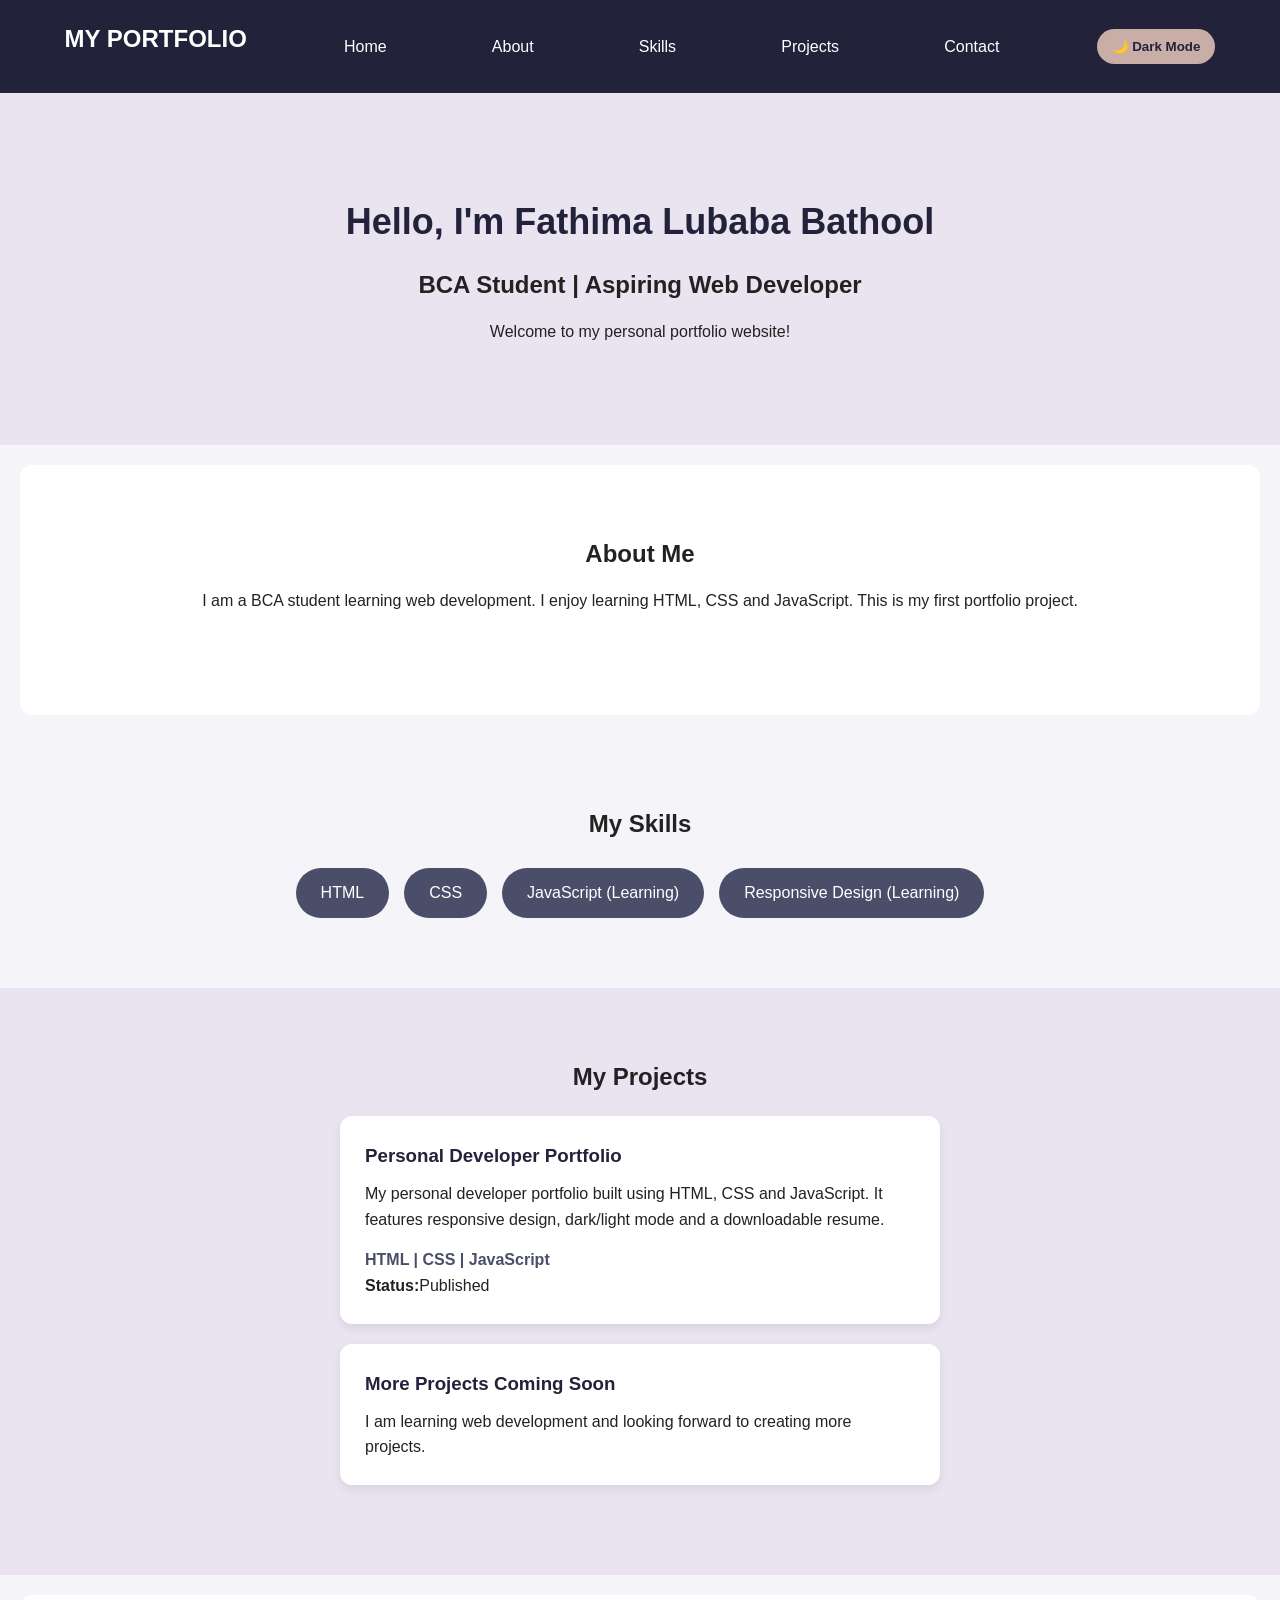
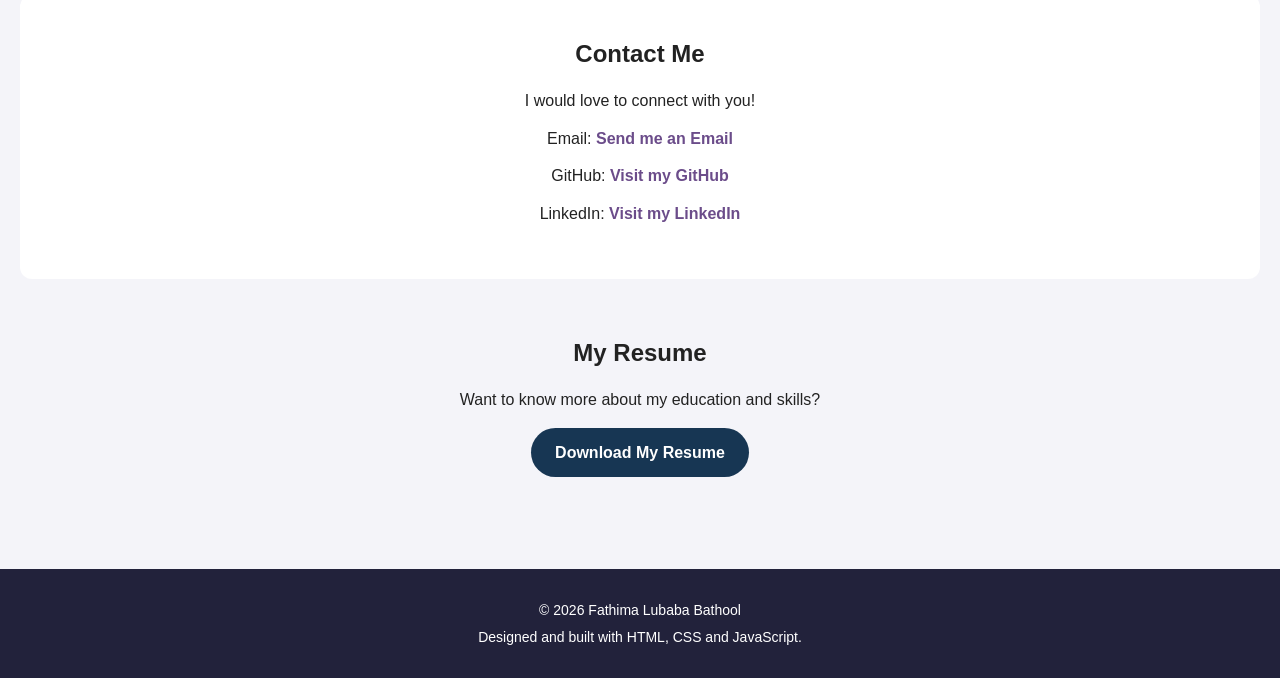
==== Fathima-Portfolio/index.html @ 008c0b5c "Add files via upload" ====
<!DOCTYPE html>
<html lang="en">
<head>
    <meta charset="UTF-8">
    <meta name="viewport" content="width=device-width, initial-scale=1.0">
    <title>Fathima Lubaba Bathool | Portfolio</title>
    <link rel="stylesheet" href="style.css">
</head>
<body>

    
<!-- Navigation -->
<nav>
    <h2>MY PORTFOLIO</h2>

    <a href="#home">Home</a>
    <a href="#about">About</a>
    <a href="#skills">Skills</a>
    <a href="#projects">Projects</a>
    <a href="#contact">Contact</a>

    <button id="theme-toggle">🌙 Dark Mode</button>
</nav>


    <!-- Home Section -->
    <section id="home">
        <h1>Hello, I'm Fathima Lubaba Bathool</h1>
        <h2>BCA Student | Aspiring Web Developer</h2>
        <p>Welcome to my personal portfolio website!</p>
    </section>

    <!-- About Section -->
    <section id="about">
        <h2>About Me</h2>
        <p>
            I am a BCA student learning web development.
            I enjoy learning HTML, CSS and JavaScript.
            This is my first portfolio project.
        </p>
 </section>
    
<!-- Skills Section -->
<section id="skills">
    <h2>My Skills</h2>
    <div class="skills-container">
        <div class="skill">HTML</div>
        <div class="skill">CSS</div>
        <div class="skill">JavaScript (Learning)</div>
        <div class="skill">Responsive Design (Learning)</div>
    </div>
</section>

<!-- Projects Section -->
<section id="projects">
    <h2>My Projects</h2>

    <div class="project-card">
        <h3>Personal Developer Portfolio</h3>
        <p>
           My personal developer portfolio built using HTML, CSS and JavaScript. It features responsive design, dark/light mode and a downloadable resume.
        </p>
        <span>HTML | CSS | JavaScript</span>
        <p><strong>Status:</strong>Published</p>
    </div>

    <div class="project-card">
        <h3>More Projects Coming Soon</h3>
        <p>
            I am learning web development and looking forward
            to creating more projects.
        </p>
    </div>
</section>

    </section>

  
<!-- Contact Section -->
<section id="contact">

    <h2>Contact Me</h2>

    <p>I would love to connect with you!</p>

    <p>
        Email:
        <a href="mailto:fathimalubabanailabathool@gmail.com">
            Send me an Email
        </a>
    </p>

    <p>
        GitHub:
        <a href="https://github.com/fathimalubabanailabathool-blip"
           target="_blank">
            Visit my GitHub
        </a>
    </p>

    <p>
        LinkedIn:
        <a href="https://www.linkedin.com/in/fathima-lubaba-nailabathool-3758352a7"
           target="_blank">
            Visit my LinkedIn
        </a>
    </p>

</section>


<!-- Resume Section -->
<section id="resume" class="resume-section">

    <h2>My Resume</h2>

    <p>Want to know more about my education and skills?</p>

    <a href="./FATHIMA LUBABA BATHOO1 32.pdf"
       class="resume-button"
       download>
        Download My Resume
    </a>

</section>


    <footer>
    <p>© 2026 Fathima Lubaba Bathool</p>
    <p>Designed and built with HTML, CSS and JavaScript.</p>
</footer>
<script src="script.js"></script>
</body>
</html>
---- Fathima-Portfolio/style.css ----
* {
    margin: 0;
    padding: 0;
    box-sizing: border-box;
    scroll-behavior: smooth;
}

body {
    font-family: Arial, sans-serif;
    background-color: #f4f4f9;
    color: #222;
    line-height: 1.6;
}

nav {
    background-color: #22223b;
    color: white;
    padding: 20px;
    display: flex;
    justify-content: space-around;
    align-items: center;
    flex-wrap: wrap;
}

nav a {
    color: white;
    text-decoration: none;
    margin: 8px;
}

nav a:hover {
    color: #c9ada7;
}

section {
    padding: 70px 10%;
    min-height: 250px;
}

#home {
    background-color: #e9e4f0;
    text-align: center;
    padding: 100px 10%;
}

h1 {
    font-size: 36px;
    color: #22223b;
    margin-bottom: 15px;
}

h2 {
    margin-bottom: 15px;
}

#about, #contact {
    background-color: white;
    margin: 20px;
    border-radius: 12px;
}

/* Skills Section */
#skills {
    text-align: center;
}

.skills-container {
    display: flex;
    justify-content: center;
    flex-wrap: wrap;
    gap: 15px;
    margin-top: 25px;
}

.skill {
    background-color: #4a4e69;
    color: white;
    padding: 12px 25px;
    border-radius: 25px;
}

/* Projects Section */
#projects {
    background-color: #e9e4f0;
    text-align: center;
}

.project-card {
    background-color: white;
    padding: 25px;
    margin: 20px auto;
    max-width: 600px;
    border-radius: 12px;
    box-shadow: 0 4px 10px rgba(0, 0, 0, 0.08);
    text-align: left;
}

.project-card h3 {
    color: #22223b;
    margin-bottom: 10px;
}

.project-card span {
    display: inline-block;
    margin-top: 15px;
    color: #4a4e69;
    font-weight: bold;
}

/* Theme Toggle Button */
#theme-toggle {
    background-color: #c9ada7;
    color: #22223b;
    border: none;
    padding: 10px 15px;
    border-radius: 20px;
    cursor: pointer;
    font-weight: bold;
}

/* Dark Mode */
body.dark-mode {
    background-color: #181824;
    color: #f4f4f9;
}

body.dark-mode #home,
body.dark-mode #projects {
    background-color: #252538;
}

body.dark-mode #about,
body.dark-mode #contact,
body.dark-mode .project-card {
    background-color: #303044;
    color: white;
}

body.dark-mode h1,
body.dark-mode h2,
body.dark-mode h3 {
    color: #e5d5ff;
}

body.dark-mode .skill {
    background-color: #65558f;
    color: white;
}
/* Responsive Design for Mobile Devices */

@media screen and (max-width: 768px) {

    

nav {
    display: flex;
    flex-direction: row;
    flex-wrap: wrap;
    justify-content: center;
    align-items: center;
    gap: 12px;
    padding: 15px;
}

nav h2 {
    width: 100%;
    text-align: center;
    margin: 5px 0 10px;
    font-size: 22px;
}

nav a {
    margin: 4px;
    padding: 6px;
    font-size: 15px;
}

nav button {
    margin: 4px;
}


    section {
        padding: 45px 6%;
    }

    #home {
    padding: 60px 20px;
}
#about {
    padding: 25px 20px;
    margin: 15px;
    border-radius: 18px;
}

    h1 {
        font-size: 28px;
    }

    h2 {
        font-size: 22px;
    }

    .project-card {
        width: 100%;
        padding: 18px;
        margin: 15px auto;
    }

    .skills-container {
        gap: 10px;
    }

    .skill {
        padding: 10px 16px;
    }
#skills {
    margin-top: 25px;
    padding-top: 20px;
}

    #theme-toggle {
        margin-top: 8px;
    }
   #contact {
    padding: 10px 20px;
}

#resume {
    padding: 20px 10px;
    margin-top: 10px;
}
}
/* Footer */
footer {
    background-color: #22223b;
    color: white;
    text-align: center;
    padding: 25px 10px;
    margin-top: 20px;
}

footer p {
    margin: 5px;
    font-size: 14px;
}

body.dark-mode footer {
    background-color: #10101b;
}/* Contact Links */
#contact a {
    color: #6b4c8a;
    text-decoration: none;
    font-weight: bold;
}

#contact a:hover {
    text-decoration: underline;
}

body.dark-mode #contact a {
    color: #d8b4fe;
}

/* Resume Section */
.resume-section {
    text-align: center;
    padding: 25px 15px;
}

.resume-button {
    display: inline-block;
    background-color: #173653;
    color: #ffffff;
    padding: 12px 24px;
    margin-top: 15px;
    border: none;
    border-radius: 25px;
    font-size: 16px;
    font-weight: bold;
    text-decoration: none;
    cursor: pointer;
    transition: 0.3s;
}

.resume-button:hover {
    background-color: #285780;
    transform: translateY(-2px);
}

body.dark-mode .resume-button {
    background-color: #65558f;
    color: #ffffff;
}

/* Fix Resume Button Text Colour */
#contact a.resume-button {
    color: #ffffff !important;
}

#contact a.resume-button:hover {
    color: #ffffff !important;
}

/* Desktop Layout Improvements */
@media screen and (min-width: 769px) {

    #contact {
        padding: 40px 6%;
        text-align: center;
    }

    #contact p {
        margin: 12px 0;
    }

    .resume-section {
        padding: 35px 20px;
        text-align: center;
    }
    #about {
    text-align: center;
}

}
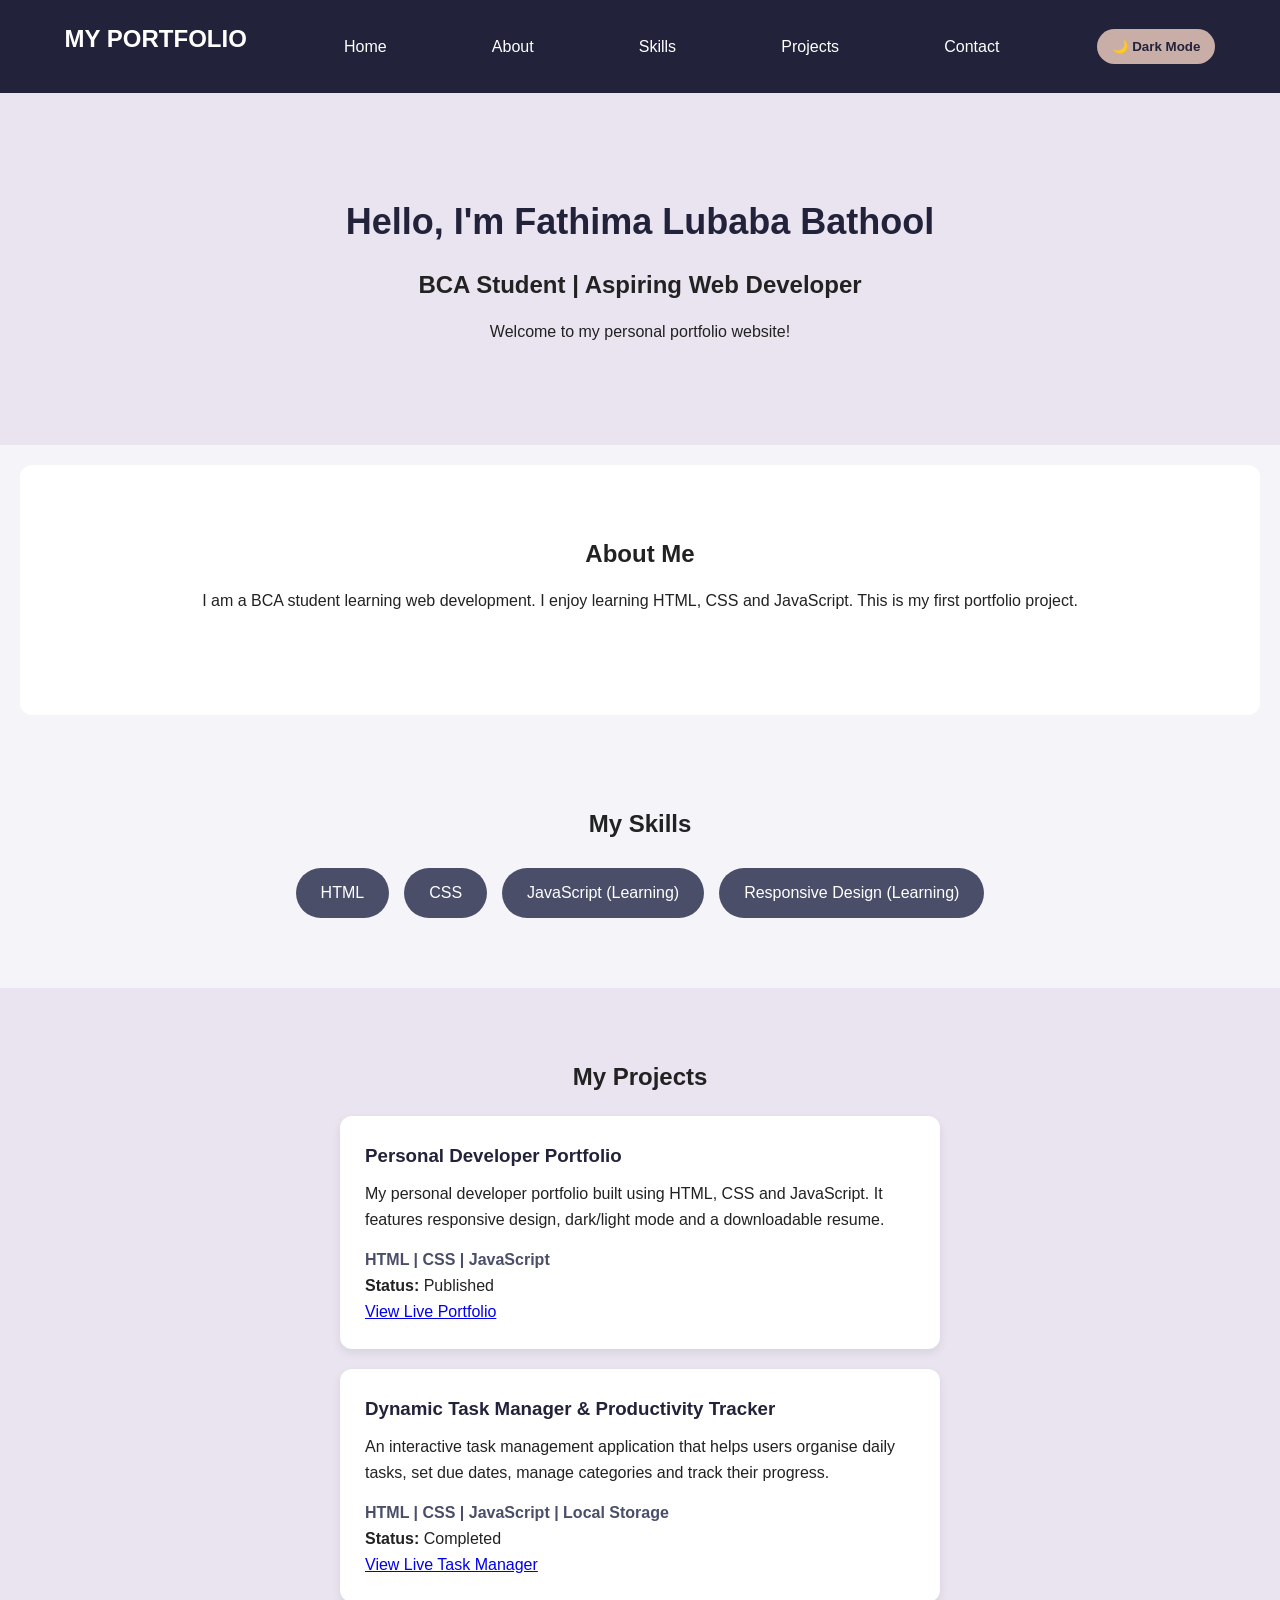
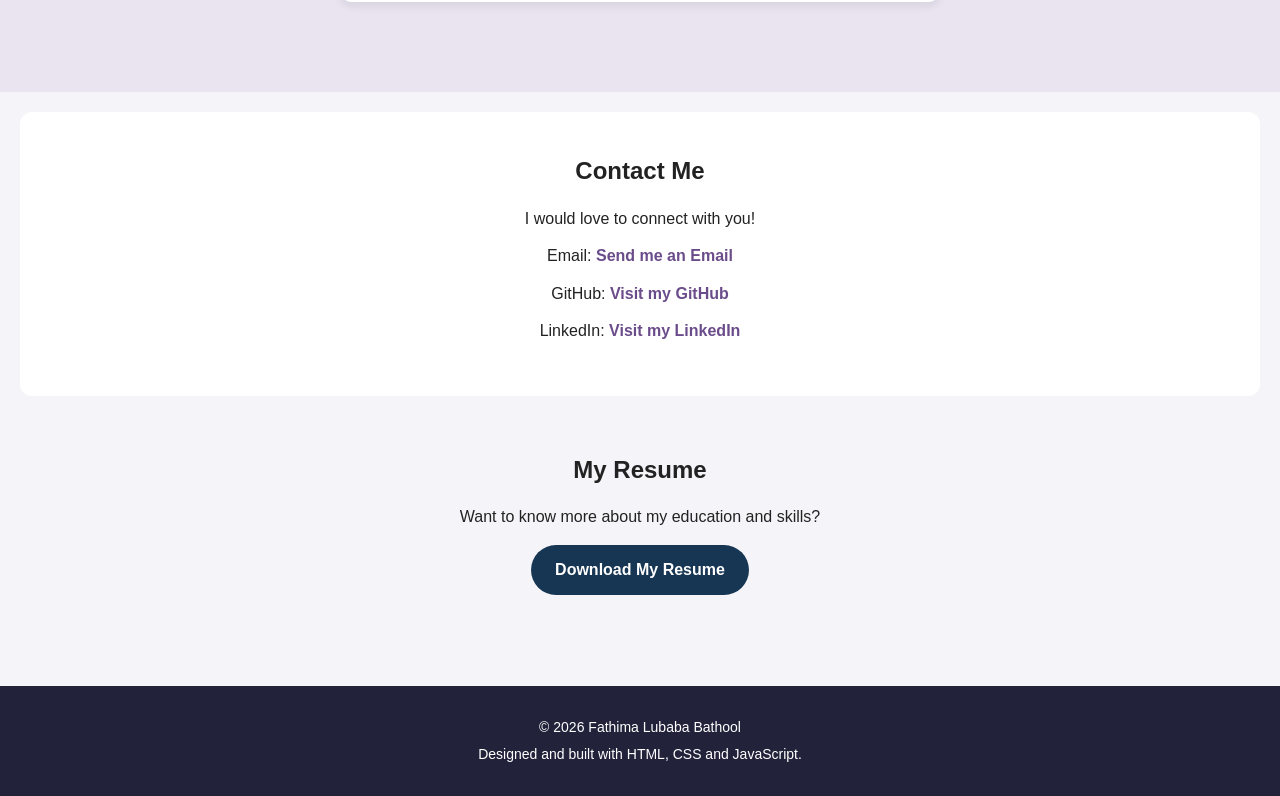
==== commit d9251e77: "Add files via upload" ====
--- a/Fathima-Portfolio/index.html
+++ b/Fathima-Portfolio/index.html
@@ -56,22 +56,44 @@
 <section id="projects">
     <h2>My Projects</h2>
 
-    <div class="project-card">
-        <h3>Personal Developer Portfolio</h3>
-        <p>
-           My personal developer portfolio built using HTML, CSS and JavaScript. It features responsive design, dark/light mode and a downloadable resume.
-        </p>
-        <span>HTML | CSS | JavaScript</span>
-        <p><strong>Status:</strong>Published</p>
-    </div>
+    
+<div class="project-card">
+    <h3>Personal Developer Portfolio</h3>
 
-    <div class="project-card">
-        <h3>More Projects Coming Soon</h3>
-        <p>
-            I am learning web development and looking forward
-            to creating more projects.
-        </p>
-    </div>
+    <p>
+        My personal developer portfolio built using HTML, CSS and JavaScript. It features responsive design, dark/light mode and a downloadable resume.
+    </p>
+
+    <span>HTML | CSS | JavaScript</span>
+
+    <p><strong>Status:</strong> Published</p>
+
+    <a href="https://fathimalubabanailabathool-blip.github.io/Fathima-Portfolio/"
+       target="_blank"
+       rel="noopener noreferrer">
+        View Live Portfolio
+    </a>
+</div>
+
+    
+<div class="project-card">
+    <h3>Dynamic Task Manager & Productivity Tracker</h3>
+
+    <p>
+        An interactive task management application that helps users organise daily tasks, set due dates, manage categories and track their progress.
+    </p>
+
+    <span>HTML | CSS | JavaScript | Local Storage</span>
+
+    <p><strong>Status:</strong> Completed</p>
+
+    <a href="https://fathimalubabanailabathool-blip.github.io/Datheon_Full_Stack_Web_Development_Internship/"
+       target="_blank"
+       rel="noopener noreferrer">
+        View Live Task Manager
+    </a>
+</div>
+
 </section>
 
     </section>
